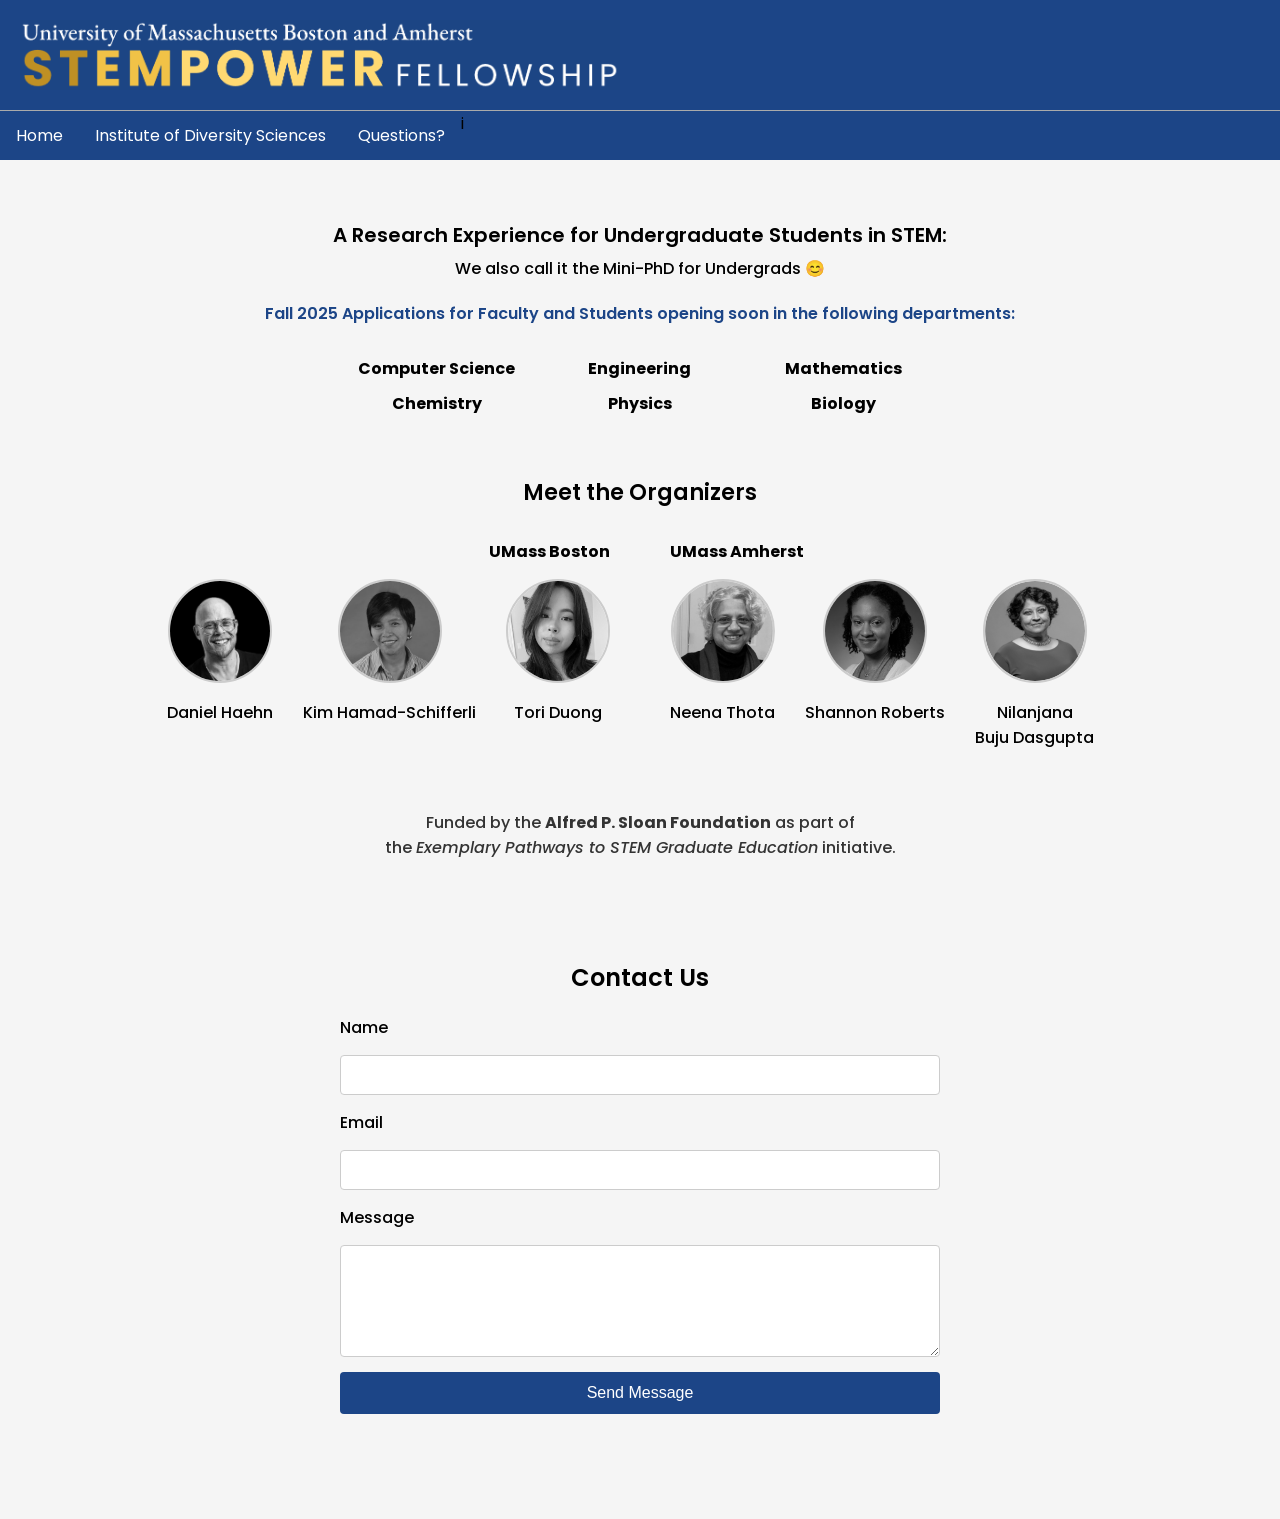
==== index.html @ 51938d8b "added faculty pdf and fix one html formatting" ====
<!DOCTYPE html>
<html lang="en">
<head>
  <meta charset="UTF-8">
  <meta name="viewport" content="width=device-width, initial-scale=1">
  <title>STEMPOWER Fellowship</title>
  <!-- Import Poppins from Google Fonts -->
  <link href="https://fonts.googleapis.com/css2?family=Poppins:wght@400;700&display=swap" rel="stylesheet">
  <style>
    body {
      margin: 0;
      font-family: 'Poppins', sans-serif; /* default font */
      background: #f5f5f5;
    }
    .banner {
      background-color: #1c4587;
    }
    .banner img {
      width: 90%;
      max-height: 200px;
      height: auto;
      display: block;
      object-fit: contain;
      padding: 20px;
      max-width: 600px;
    }

    /* Separator line */
    .separator {
      height: 1px;
      background-color: #aaaaaa;
      width: 100%;
    }

    /* Navigation bar */
    .navbar {
      background-color: #1c4587;
      overflow: hidden;
      font-family: 'Poppins', sans-serif;
    }
    .navbar a {
      float: left;
      display: block;
      color: white;
      text-align: center;
      padding: 12px 16px;
      text-decoration: none;
    }
    .navbar a:hover {
      background-color: #333;
    }
    .navbar .icon {
      display: none;
    }

    /* Responsive navbar */
    @media screen and (max-width: 600px) {
      .navbar a { display: none; }
      .navbar a.icon {
        float: right;
        display: block;
      }
    }
    @media screen and (max-width: 600px) {
      .navbar.responsive { position: relative; }
      .navbar.responsive a.icon {
        position: absolute;
        right: 0;
        top: 0;
      }
      .navbar.responsive a {
        float: none;
        display: block;
        text-align: left;
      }
    }

    .content {
      padding: 20px;
      font-family: 'Poppins', sans-serif;
    }

    .organizers img {
      filter: grayscale(100%);
    }
  </style>
</head>
<body>

  <!-- Banner -->
  <div class="banner">
    <img src="gfx/logo.png" alt="STEMPOWER Banner">
  </div>

  <!-- Separator line -->
  <div class="separator"></div>

  <!-- Navigation -->
  <div class="navbar" id="navbar">
    <a href="#">Home</a>
    <a href="https://www.umass.edu/diversitysciences/" target="_blank">Institute of Diversity Sciences</a>
    <!-- <a href="#">Programs</a> -->
    <a href="#contact">Questions?</a>
    <a href="javascript:void(0);" class="icon" onclick="toggleMenu()">&#9776;</a>i
  </div>

  <!-- Main Content -->
  <div class="content">
    <!-- <h1>Welcome to STEMPOWER.net</h1> -->
    <!-- <p>This is a placeholder content area under the banner and menu. Add your content here.</p> -->

    <div class="program-info" style="text-align: center; margin-top: 40px;">
      <h2 style="font-weight: 600; font-size: 20px;">
        A Research Experience for Undergraduate Students in STEM:
      </h2>
      <p style="margin-top: -10px; font-weight: 500;">
        We also call it the Mini-PhD for Undergrads 😊
      </p>

      <!-- New announcement line -->
      <p style="margin-top: 20px; font-weight: 600; font-size: 16px; color: #1c4587;">
        Fall 2025 Applications for Faculty and Students opening soon in the following departments:
      </p>

      <div style="display: grid; grid-template-columns: repeat(auto-fit, minmax(180px, 1fr)); gap: 10px; max-width: 600px; margin: 30px auto 0;">
        <div><strong>Computer Science</strong></div>
        <div><strong>Engineering</strong></div>
        <div><strong>Mathematics</strong></div>
        <div><strong>Chemistry</strong></div>
        <div><strong>Physics</strong></div>
        <div><strong>Biology</strong></div>
      </div>
    </div>

    <div class="organizers" style="text-align: center; margin: 60px auto 40px; max-width: 1100px; padding: 0 10px;">
      <h2 style="font-weight: 600; font-size: 22px; margin-bottom: 30px;">
        Meet the Organizers
      </h2>

      <div style="display: flex; flex-wrap: wrap; justify-content: right; gap: 60px;">

        <!-- UMass Boston -->
        <div style="flex: 1 1 300px;">
          <div style="font-weight: 700; text-align: right; margin-bottom: 15px;">UMass Boston</div>
          <div style="display: flex; gap: 30px; justify-content: right;">
            <div style="text-align: center;">
              <img src="gfx/haehn.jpg" alt="Daniel Haehn" style="width: 100px; height: 100px; object-fit: cover; border-radius: 50%; border: 2px solid #ccc; filter: grayscale(100%);">
              <div style="margin-top: 10px; font-weight: 500;">Daniel Haehn</div>
            </div>
            <div style="text-align: center;">
              <img src="gfx/hamad.jpg" alt="Kim Hamad-Schifferli" style="width: 100px; height: 100px; object-fit: cover; border-radius: 50%; border: 2px solid #ccc; filter: grayscale(100%);">
              <div style="margin-top: 10px; font-weight: 500;">Kim Hamad-Schifferli</div>
            </div>
            <div style="text-align: center;">
              <img src="gfx/duong.png" alt="Tori Duong" style="width: 100px; height: 100px; object-fit: cover; border-radius: 50%; border: 2px solid #ccc; filter: grayscale(100%);">
              <div style="margin-top: 10px; font-weight: 500;">Tori Duong</div>
            </div>
          </div>
        </div>

        <!-- UMass Amherst -->
        <div style="flex: 1 1 300px;">
          <div style="font-weight: 700; text-align: left; margin-bottom: 15px;">UMass Amherst</div>
          <div style="display: flex; gap: 30px; justify-content: left;">
            <div style="text-align: center;">
              <img src="gfx/thota.jpg" alt="Neena Thota" style="width: 100px; height: 100px; object-fit: cover; border-radius: 50%; border: 2px solid #ccc; filter: grayscale(100%);">
              <div style="margin-top: 10px; font-weight: 500;">Neena Thota</div>
            </div>
            <div style="text-align: center;">
              <img src="gfx/roberts.jpg" alt="Shannon Roberts" style="width: 100px; height: 100px; object-fit: cover; border-radius: 50%; border: 2px solid #ccc; filter: grayscale(100%);">
              <div style="margin-top: 10px; font-weight: 500;">Shannon Roberts</div>
            </div>
            <div style="text-align: center;">
              <img src="gfx/dasgupta.png" alt="Nilanjana Buju Dasgupta" style="width: 100px; height: 100px; object-fit: cover; border-radius: 50%; border: 2px solid #ccc; filter: grayscale(100%);">
              <div style="margin-top: 10px; font-weight: 500;">Nilanjana<br> Buju Dasgupta</div>
            </div>
          </div>
        </div>

      </div>
    </div>





    <div class="sponsor" style="text-align: center; margin: 60px auto 40px; max-width: 800px; padding: 0 20px;">
      <p style="font-size: 16px; font-weight: 500; color: #333;">
        Funded by the <strong>Alfred P. Sloan Foundation</strong> as part of<br> the 
        <em>Exemplary Pathways to STEM Graduate Education</em> initiative.
      </p>
    </div>

    <div class="contact-form" style="max-width: 600px; margin: 60px auto; padding: 20px;">
      <h2 style="text-align: center; font-weight: 600;" id="contact">Contact Us</h2>
      <form action="mailto:help@stempower.net" method="POST" enctype="text/plain" style="display: flex; flex-direction: column; gap: 15px;">
        
        <label for="name" style="font-weight: 500;">Name</label>
        <input type="text" id="name" name="Name" required
               style="padding: 10px; font-size: 16px; border: 1px solid #ccc; border-radius: 4px;">
        
        <label for="email" style="font-weight: 500;">Email</label>
        <input type="email" id="email" name="Email" required
               style="padding: 10px; font-size: 16px; border: 1px solid #ccc; border-radius: 4px;">
        
        <label for="message" style="font-weight: 500;">Message</label>
        <textarea id="message" name="Message" rows="5" required
                  style="padding: 10px; font-size: 16px; border: 1px solid #ccc; border-radius: 4px;"></textarea>
        
        <button type="submit" style="background-color: #1c4587; color: white; padding: 12px; font-size: 16px; border: none; border-radius: 4px; cursor: pointer;">
          Send Message
        </button>
      </form>
    </div>


  </div>

  <script>
    function toggleMenu() {
      var x = document.getElementById("navbar");
      if (x.className === "navbar") {
        x.className += " responsive";
      } else {
        x.className = "navbar";
      }
    }
  </script>

</body>
</html>
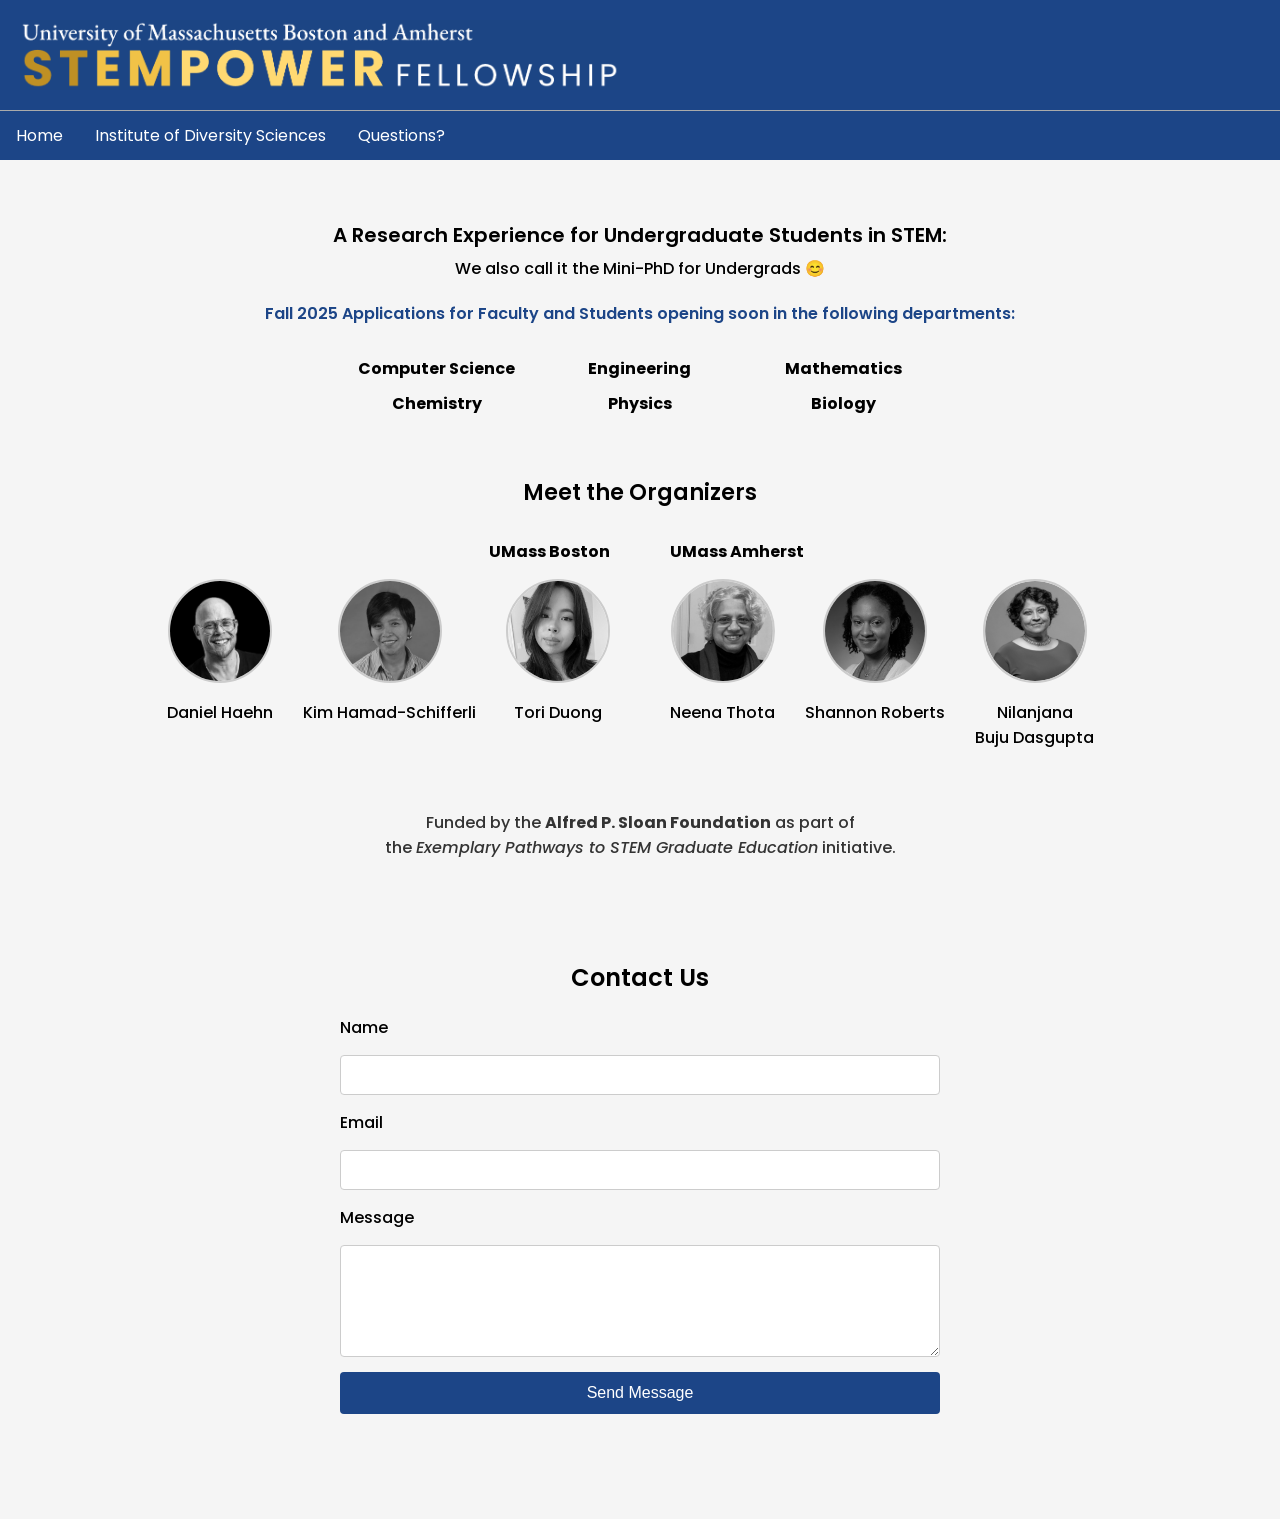
==== commit deb51891: "removed i" ====
--- a/index.html
+++ b/index.html
@@ -101,7 +101,7 @@
     <a href="https://www.umass.edu/diversitysciences/" target="_blank">Institute of Diversity Sciences</a>
     <!-- <a href="#">Programs</a> -->
     <a href="#contact">Questions?</a>
-    <a href="javascript:void(0);" class="icon" onclick="toggleMenu()">&#9776;</a>i
+    <a href="javascript:void(0);" class="icon" onclick="toggleMenu()">&#9776;</a>
   </div>
 
   <!-- Main Content -->
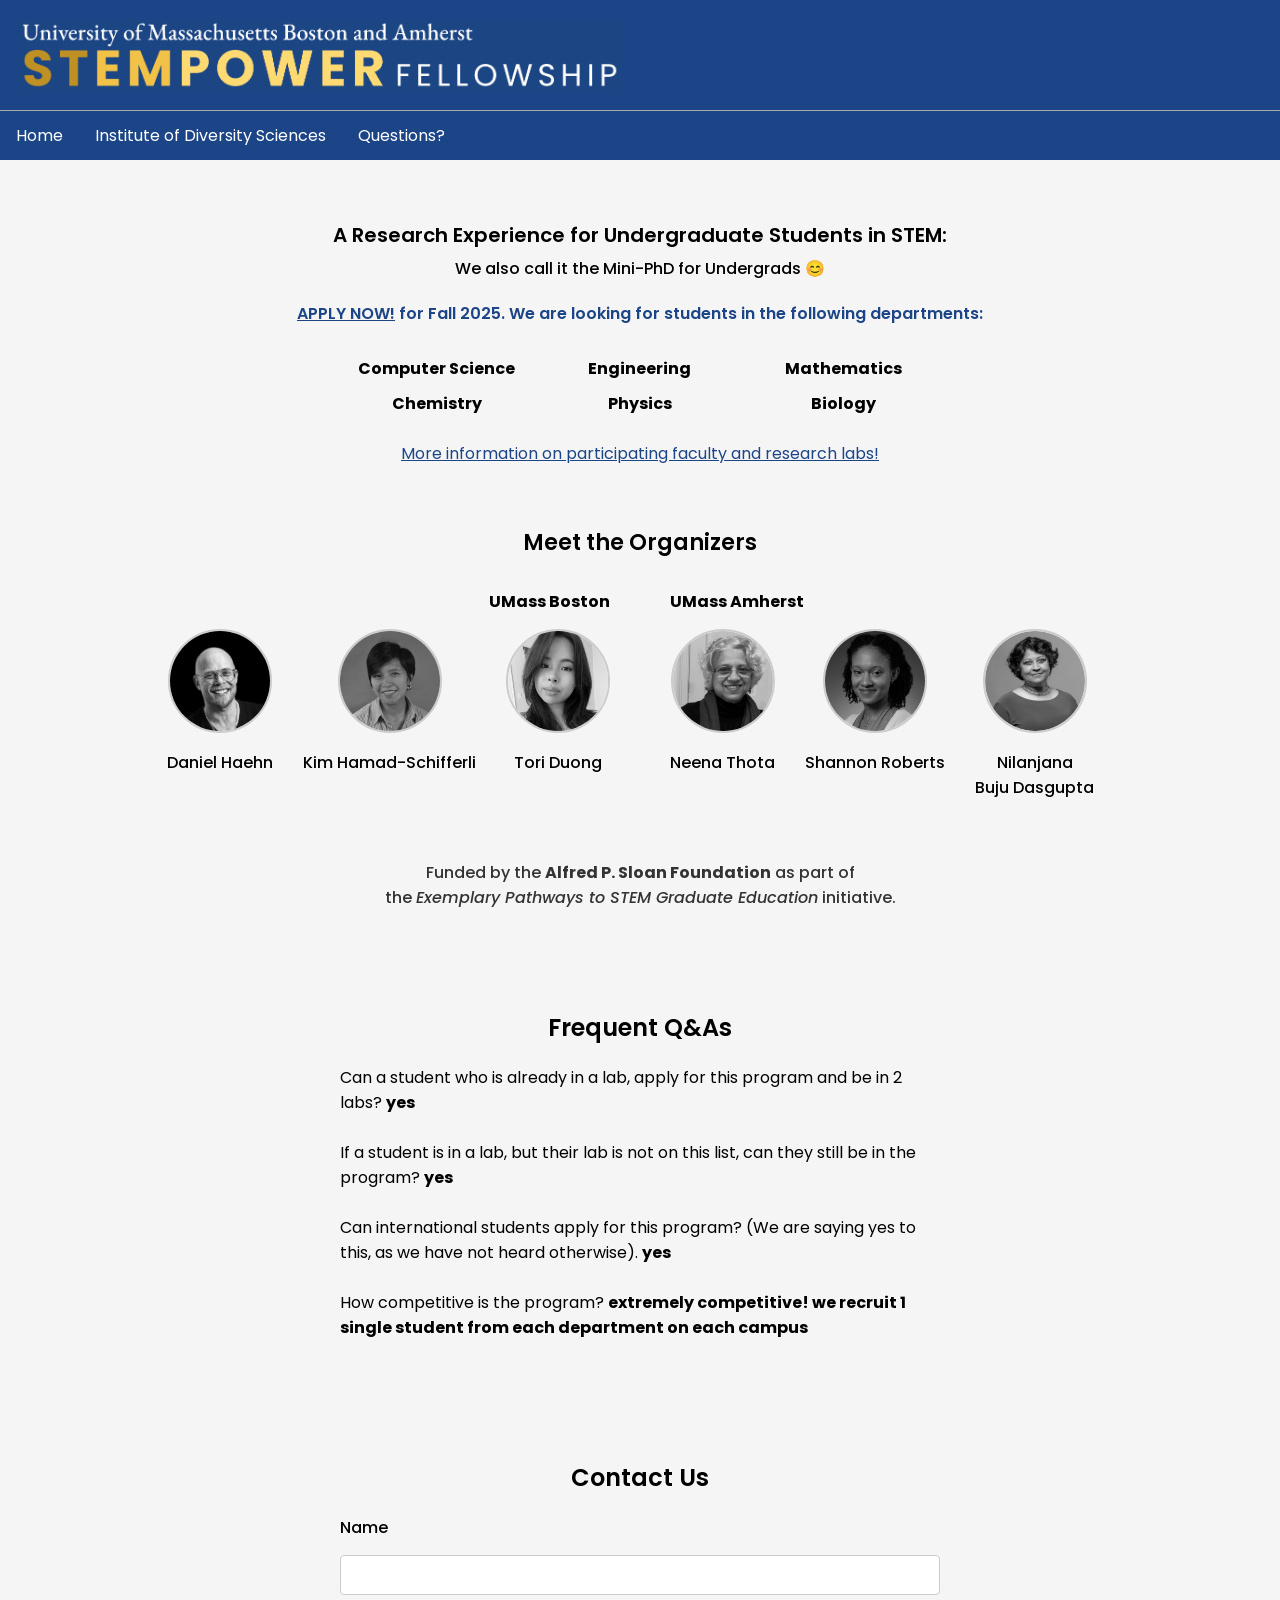
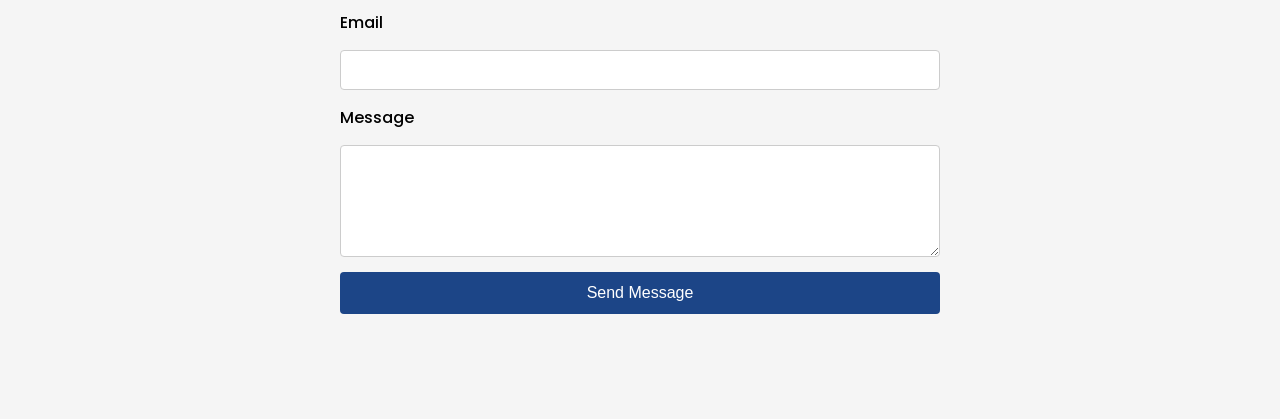
==== commit 66143efc: "Updates." ====
--- a/index.html
+++ b/index.html
@@ -12,6 +12,11 @@
       font-family: 'Poppins', sans-serif; /* default font */
       background: #f5f5f5;
     }
+
+    a {
+      color: #1c4587;
+    }
+
     .banner {
       background-color: #1c4587;
     }
@@ -100,7 +105,7 @@
     <a href="#">Home</a>
     <a href="https://www.umass.edu/diversitysciences/" target="_blank">Institute of Diversity Sciences</a>
     <!-- <a href="#">Programs</a> -->
-    <a href="#contact">Questions?</a>
+    <a href="#q_and_a">Questions?</a>
     <a href="javascript:void(0);" class="icon" onclick="toggleMenu()">&#9776;</a>
   </div>
 
@@ -119,7 +124,7 @@
 
       <!-- New announcement line -->
       <p style="margin-top: 20px; font-weight: 600; font-size: 16px; color: #1c4587;">
-        Fall 2025 Applications for Faculty and Students opening soon in the following departments:
+        <a href='https://STEMPOWER.net/apply/' target=_blank>APPLY NOW!</a> for Fall 2025. We are looking for students in the following departments:
       </p>
 
       <div style="display: grid; grid-template-columns: repeat(auto-fit, minmax(180px, 1fr)); gap: 10px; max-width: 600px; margin: 30px auto 0;">
@@ -129,7 +134,8 @@
         <div><strong>Chemistry</strong></div>
         <div><strong>Physics</strong></div>
         <div><strong>Biology</strong></div>
-      </div>
+      </div><br>
+      <a href='https://STEMPOWER.net/flyer.pdf' target='_blank'>More information on participating faculty and research labs!</a>
     </div>
 
     <div class="organizers" style="text-align: center; margin: 60px auto 40px; max-width: 1100px; padding: 0 10px;">
@@ -189,6 +195,16 @@
         Funded by the <strong>Alfred P. Sloan Foundation</strong> as part of<br> the 
         <em>Exemplary Pathways to STEM Graduate Education</em> initiative.
       </p>
+    </div>
+
+    <div class="q_and_a" style="max-width: 600px; margin: 60px auto; padding: 20px;">
+      <h2 style="text-align: center; font-weight: 600;" id="q_and_a">Frequent Q&As</h2>
+
+Can a student who is already in a lab, apply for this program and be in 2 labs? <strong>yes</strong><br><br>
+If a student is in a lab, but their lab is not on this list, can they still be in the program? <strong>yes</strong><br><br>
+Can international students apply for this program? (We are saying yes to this, as we have not heard otherwise). <strong>yes</strong><br><br>
+How competitive is the program? <strong>extremely competitive! we recruit 1 single student from each department on each campus</strong>
+
     </div>
 
     <div class="contact-form" style="max-width: 600px; margin: 60px auto; padding: 20px;">
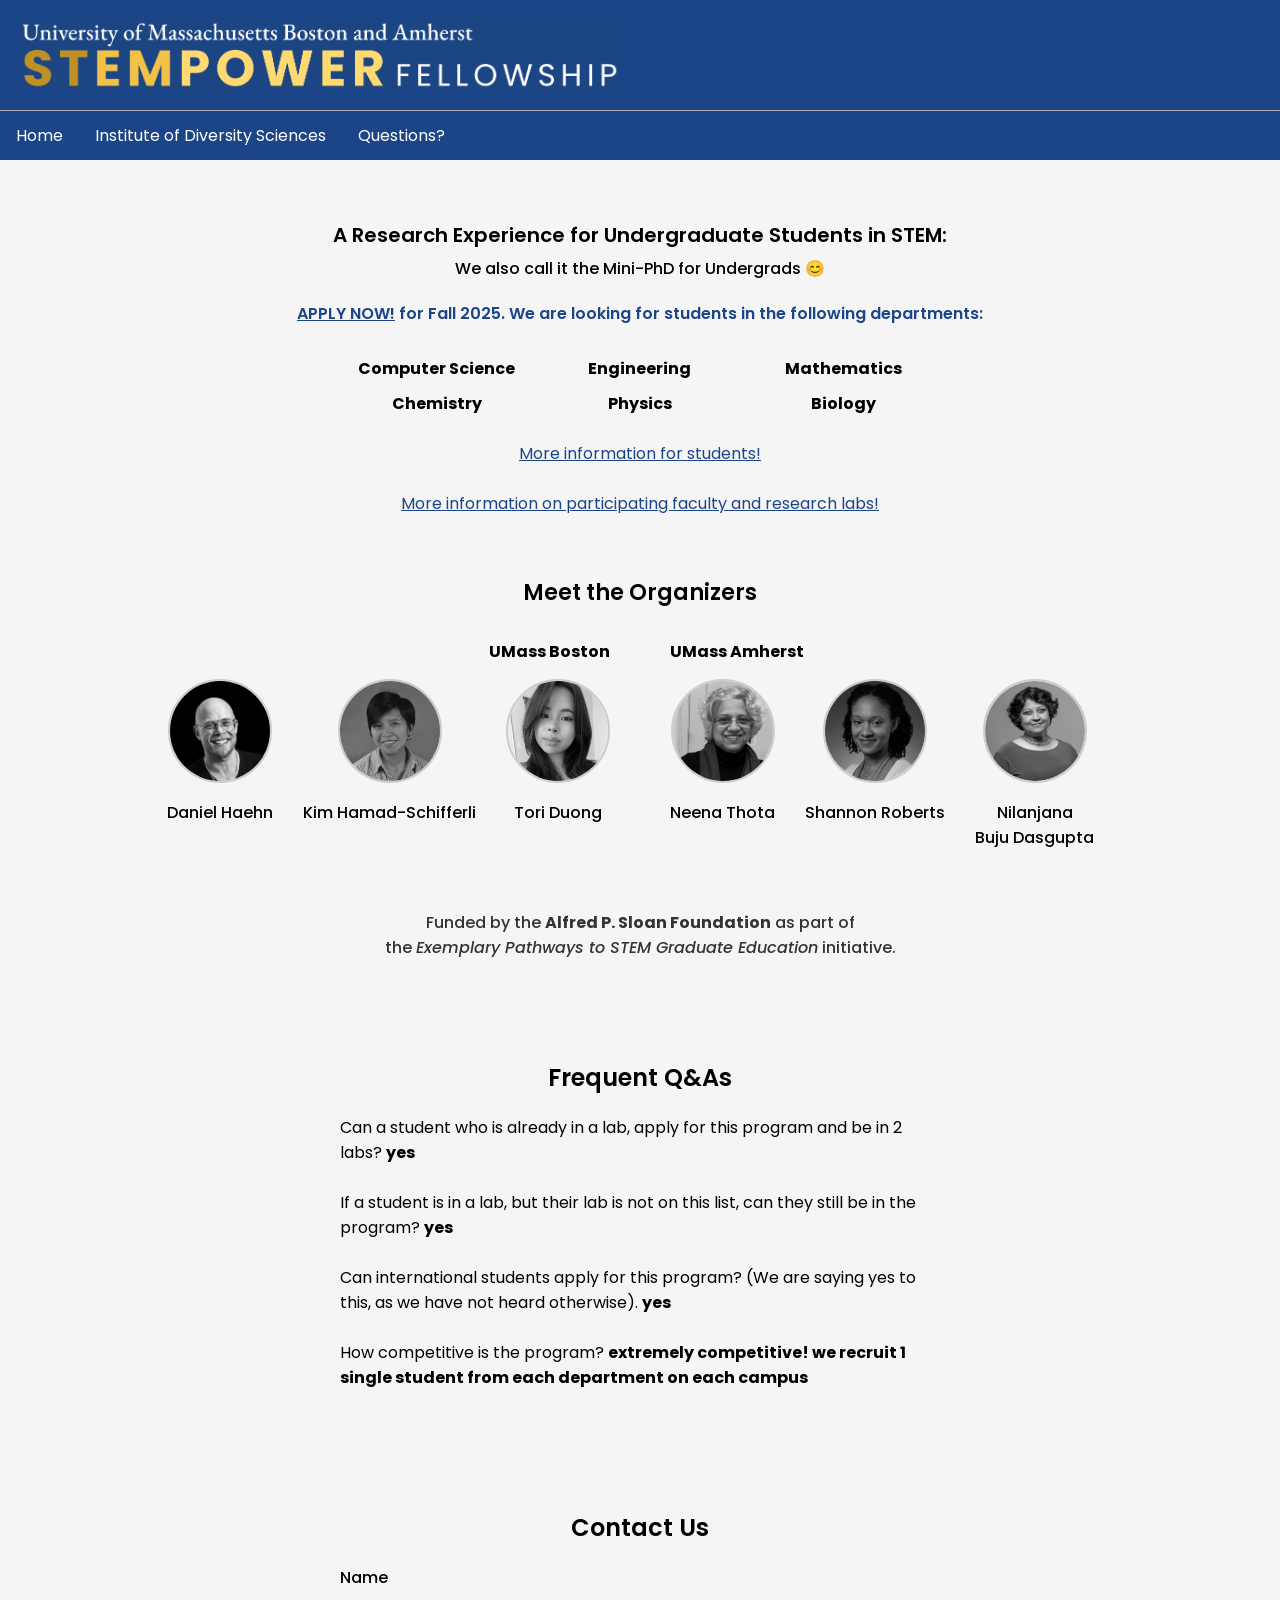
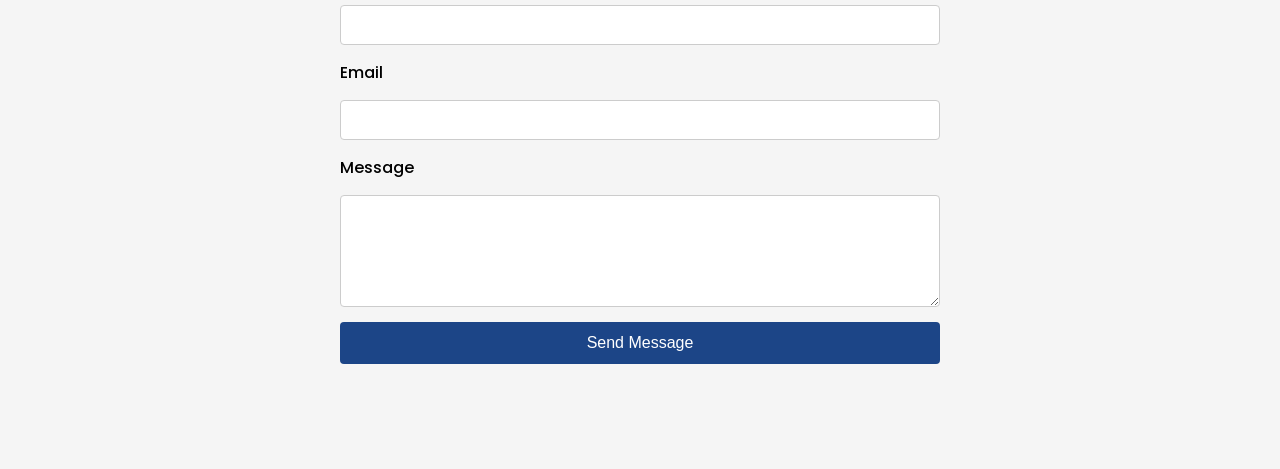
==== commit 458938d2: "Update." ====
--- a/index.html
+++ b/index.html
@@ -135,7 +135,8 @@
         <div><strong>Physics</strong></div>
         <div><strong>Biology</strong></div>
       </div><br>
-      <a href='https://STEMPOWER.net/flyer.pdf' target='_blank'>More information on participating faculty and research labs!</a>
+      <a href='https://STEMPOWER.net/student_flyer.pdf' target='_blank'>More information for students!</a><br><br>
+      <a href='https://STEMPOWER.net/faculty.pdf' target='_blank'>More information on participating faculty and research labs!</a>
     </div>
 
     <div class="organizers" style="text-align: center; margin: 60px auto 40px; max-width: 1100px; padding: 0 10px;">
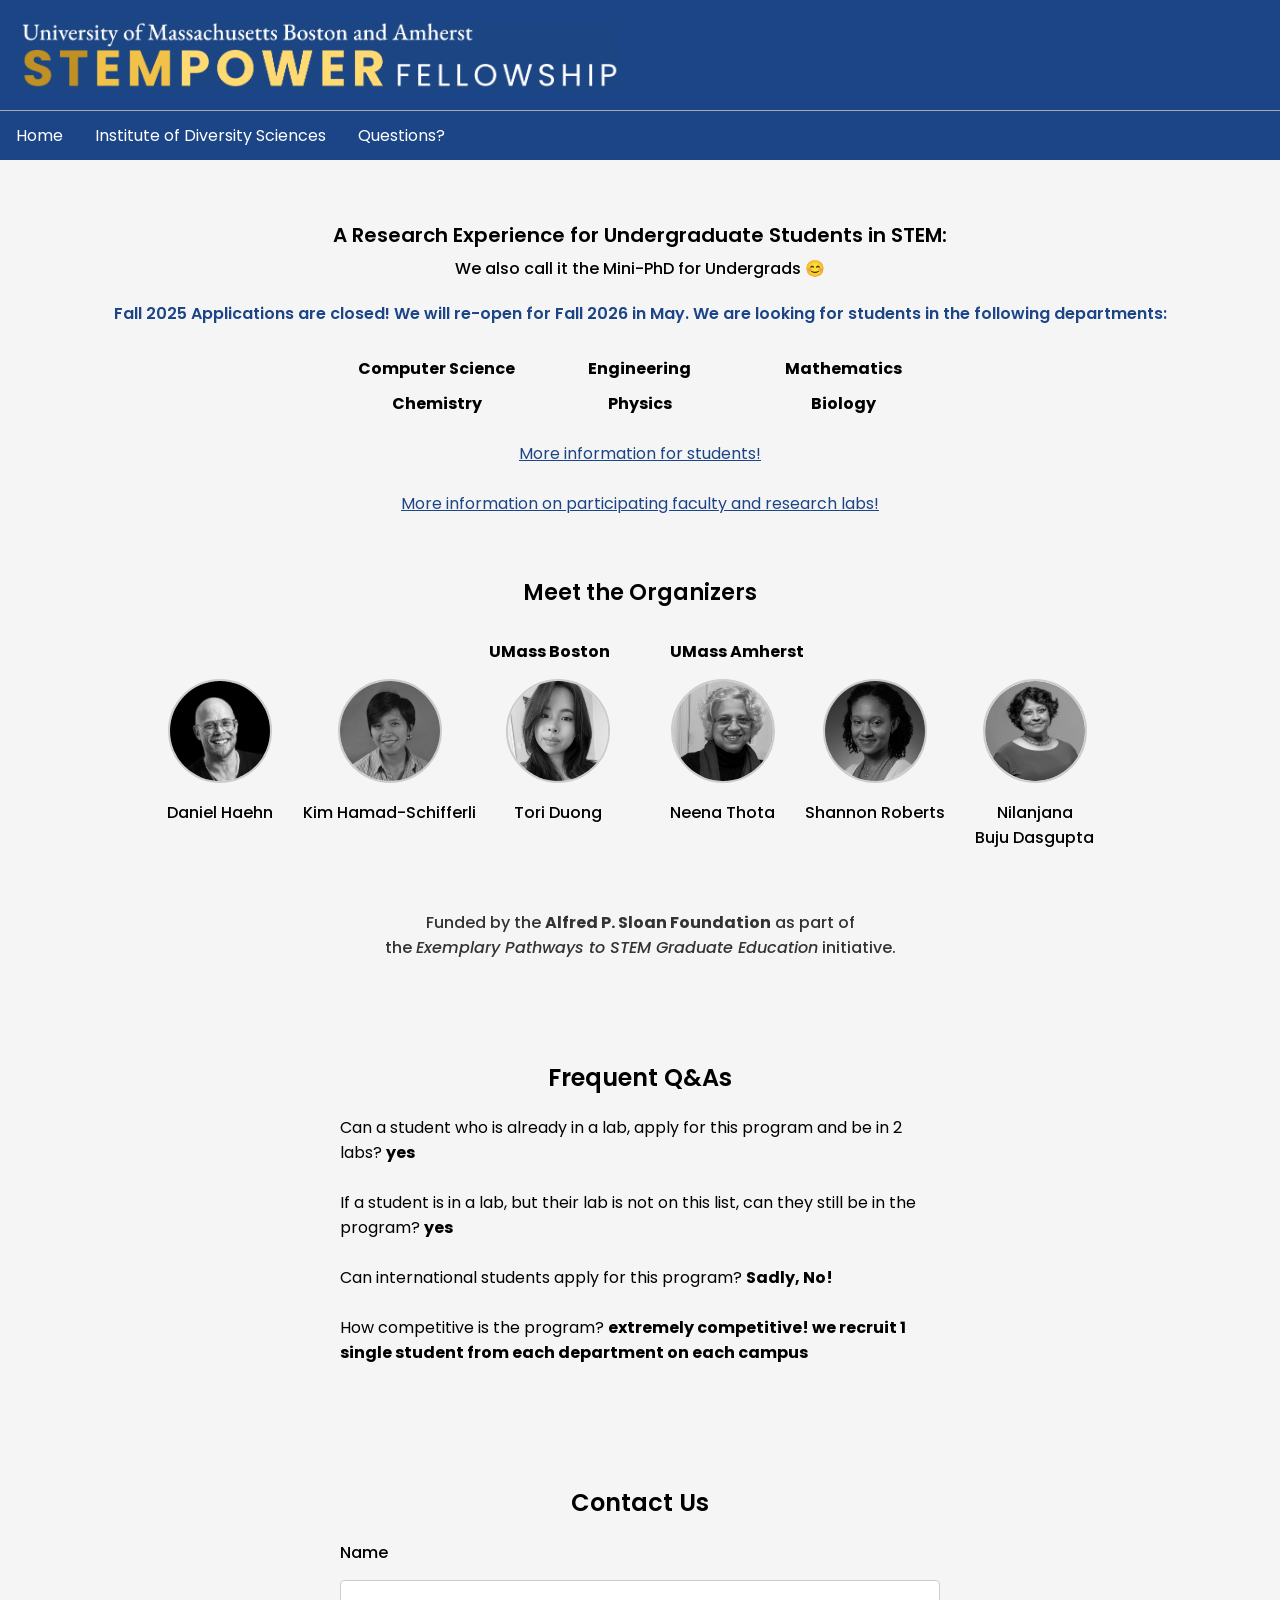
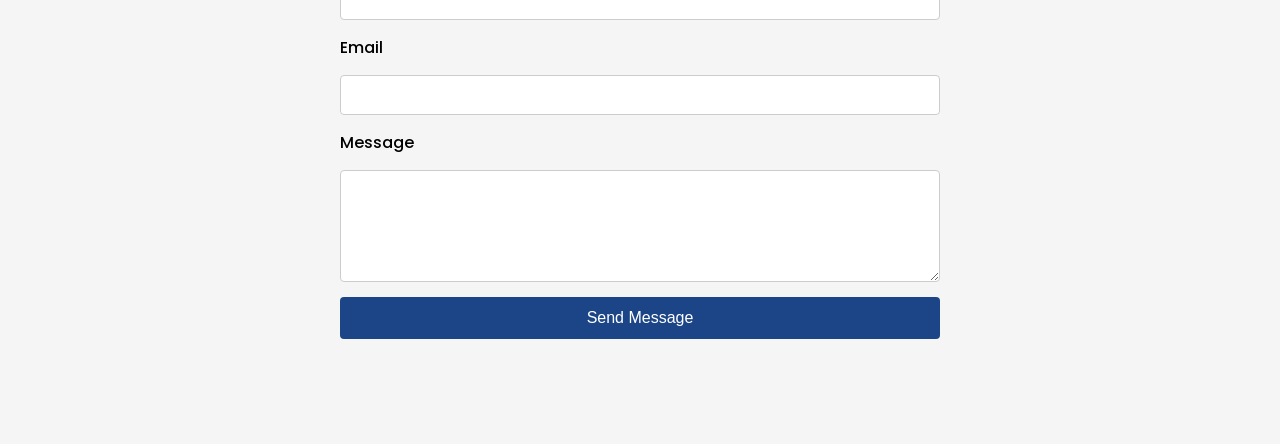
==== commit e11607c3: "Update." ====
--- a/index.html
+++ b/index.html
@@ -124,7 +124,8 @@
 
       <!-- New announcement line -->
       <p style="margin-top: 20px; font-weight: 600; font-size: 16px; color: #1c4587;">
-        <a href='https://STEMPOWER.net/apply/' target=_blank>APPLY NOW!</a> for Fall 2025. We are looking for students in the following departments:
+        <!-- <a href='https://STEMPOWER.net/apply/' target=_blank>APPLY NOW!</a> for Fall 2025.  -->
+        Fall 2025 Applications are closed! We will re-open for Fall 2026 in May. We are looking for students in the following departments:
       </p>
 
       <div style="display: grid; grid-template-columns: repeat(auto-fit, minmax(180px, 1fr)); gap: 10px; max-width: 600px; margin: 30px auto 0;">
@@ -203,7 +204,7 @@
 
 Can a student who is already in a lab, apply for this program and be in 2 labs? <strong>yes</strong><br><br>
 If a student is in a lab, but their lab is not on this list, can they still be in the program? <strong>yes</strong><br><br>
-Can international students apply for this program? (We are saying yes to this, as we have not heard otherwise). <strong>yes</strong><br><br>
+Can international students apply for this program? <strong>Sadly, No!</strong><br><br>
 How competitive is the program? <strong>extremely competitive! we recruit 1 single student from each department on each campus</strong>
 
     </div>
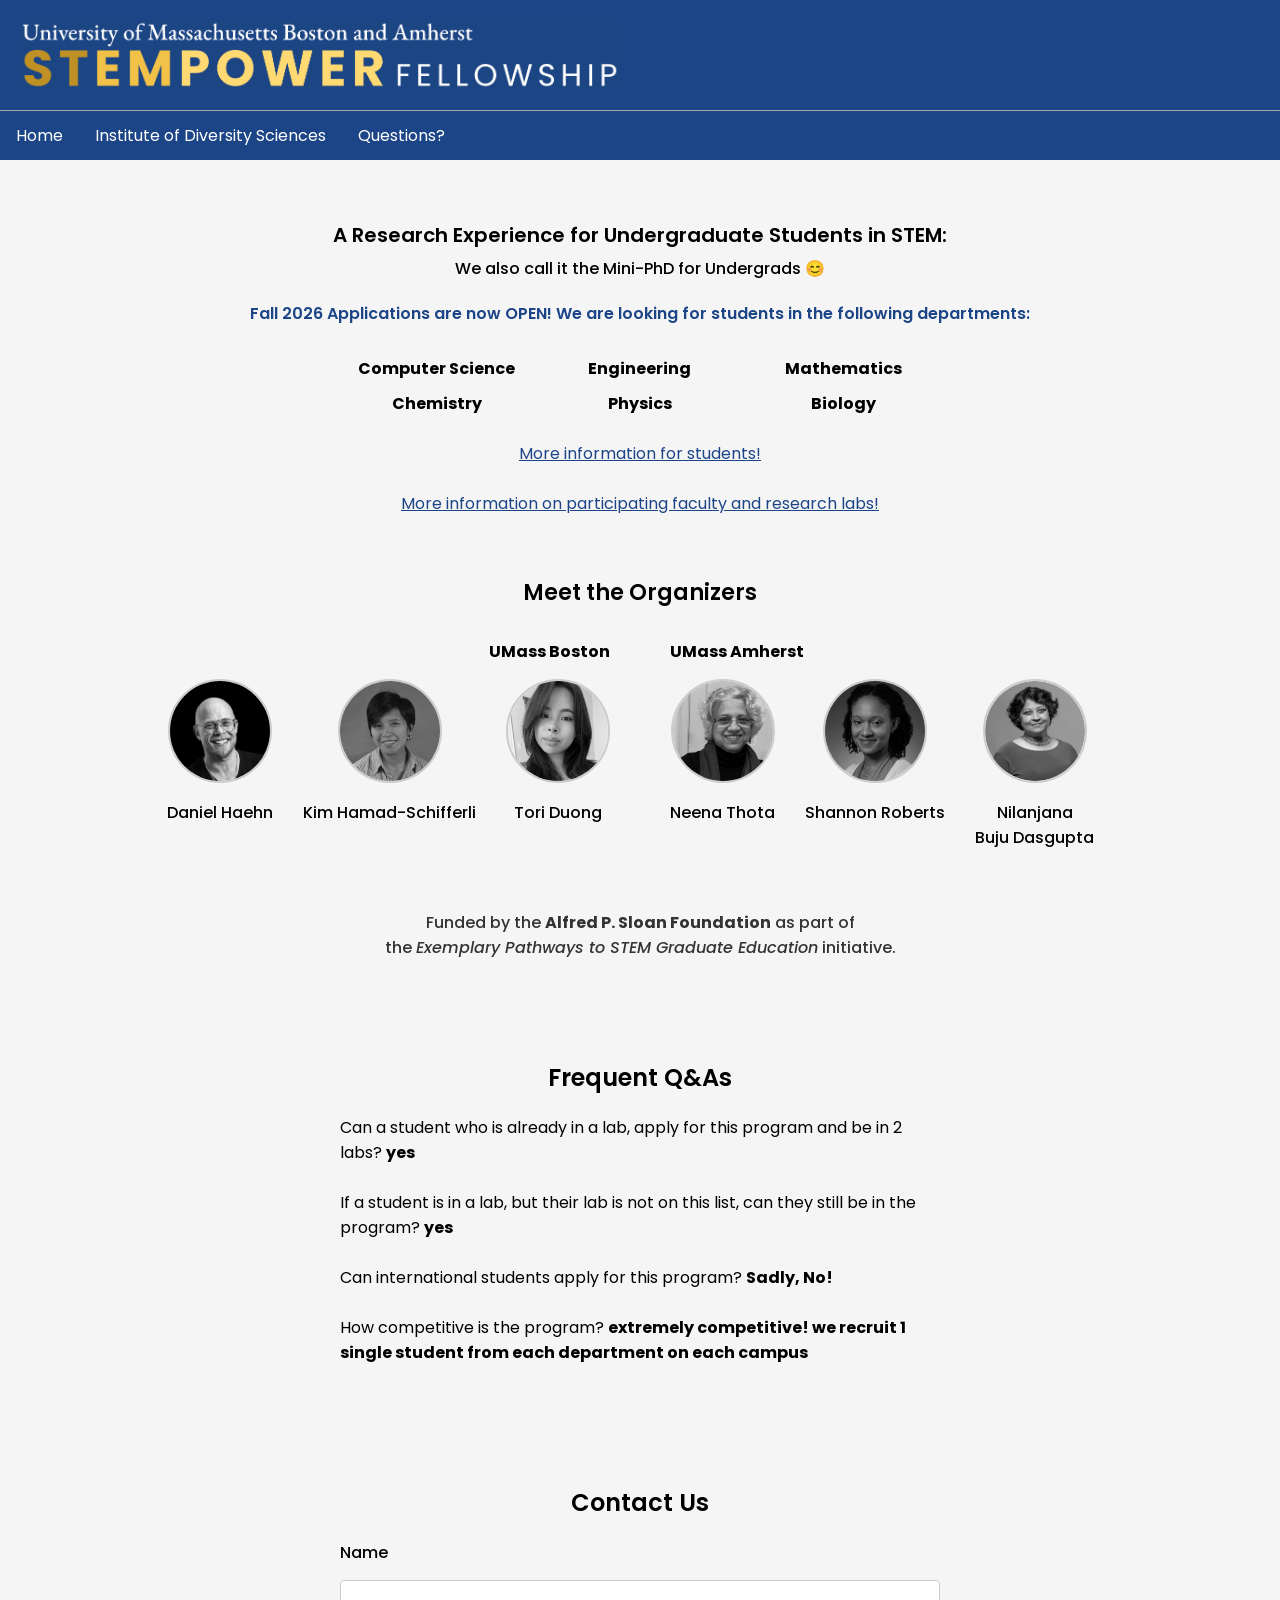
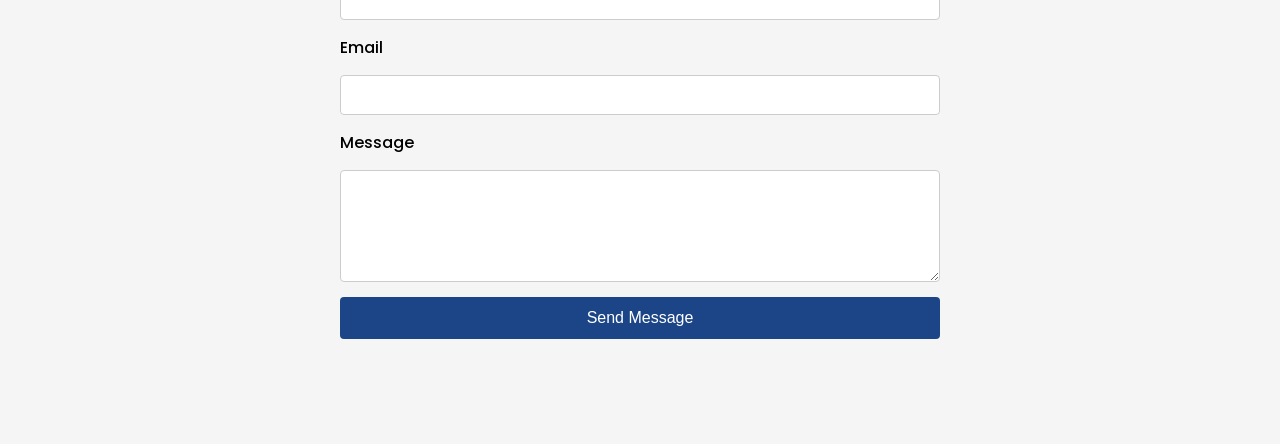
==== commit b71afe12: "Announce Fall 2026 applications are open Update announcement copy in index.html: replaced the previo" ====
--- a/index.html
+++ b/index.html
@@ -125,7 +125,7 @@
       <!-- New announcement line -->
       <p style="margin-top: 20px; font-weight: 600; font-size: 16px; color: #1c4587;">
         <!-- <a href='https://STEMPOWER.net/apply/' target=_blank>APPLY NOW!</a> for Fall 2025.  -->
-        Fall 2025 Applications are closed! We will re-open for Fall 2026 in May. We are looking for students in the following departments:
+        Fall 2026 Applications are now OPEN! We are looking for students in the following departments:
       </p>
 
       <div style="display: grid; grid-template-columns: repeat(auto-fit, minmax(180px, 1fr)); gap: 10px; max-width: 600px; margin: 30px auto 0;">
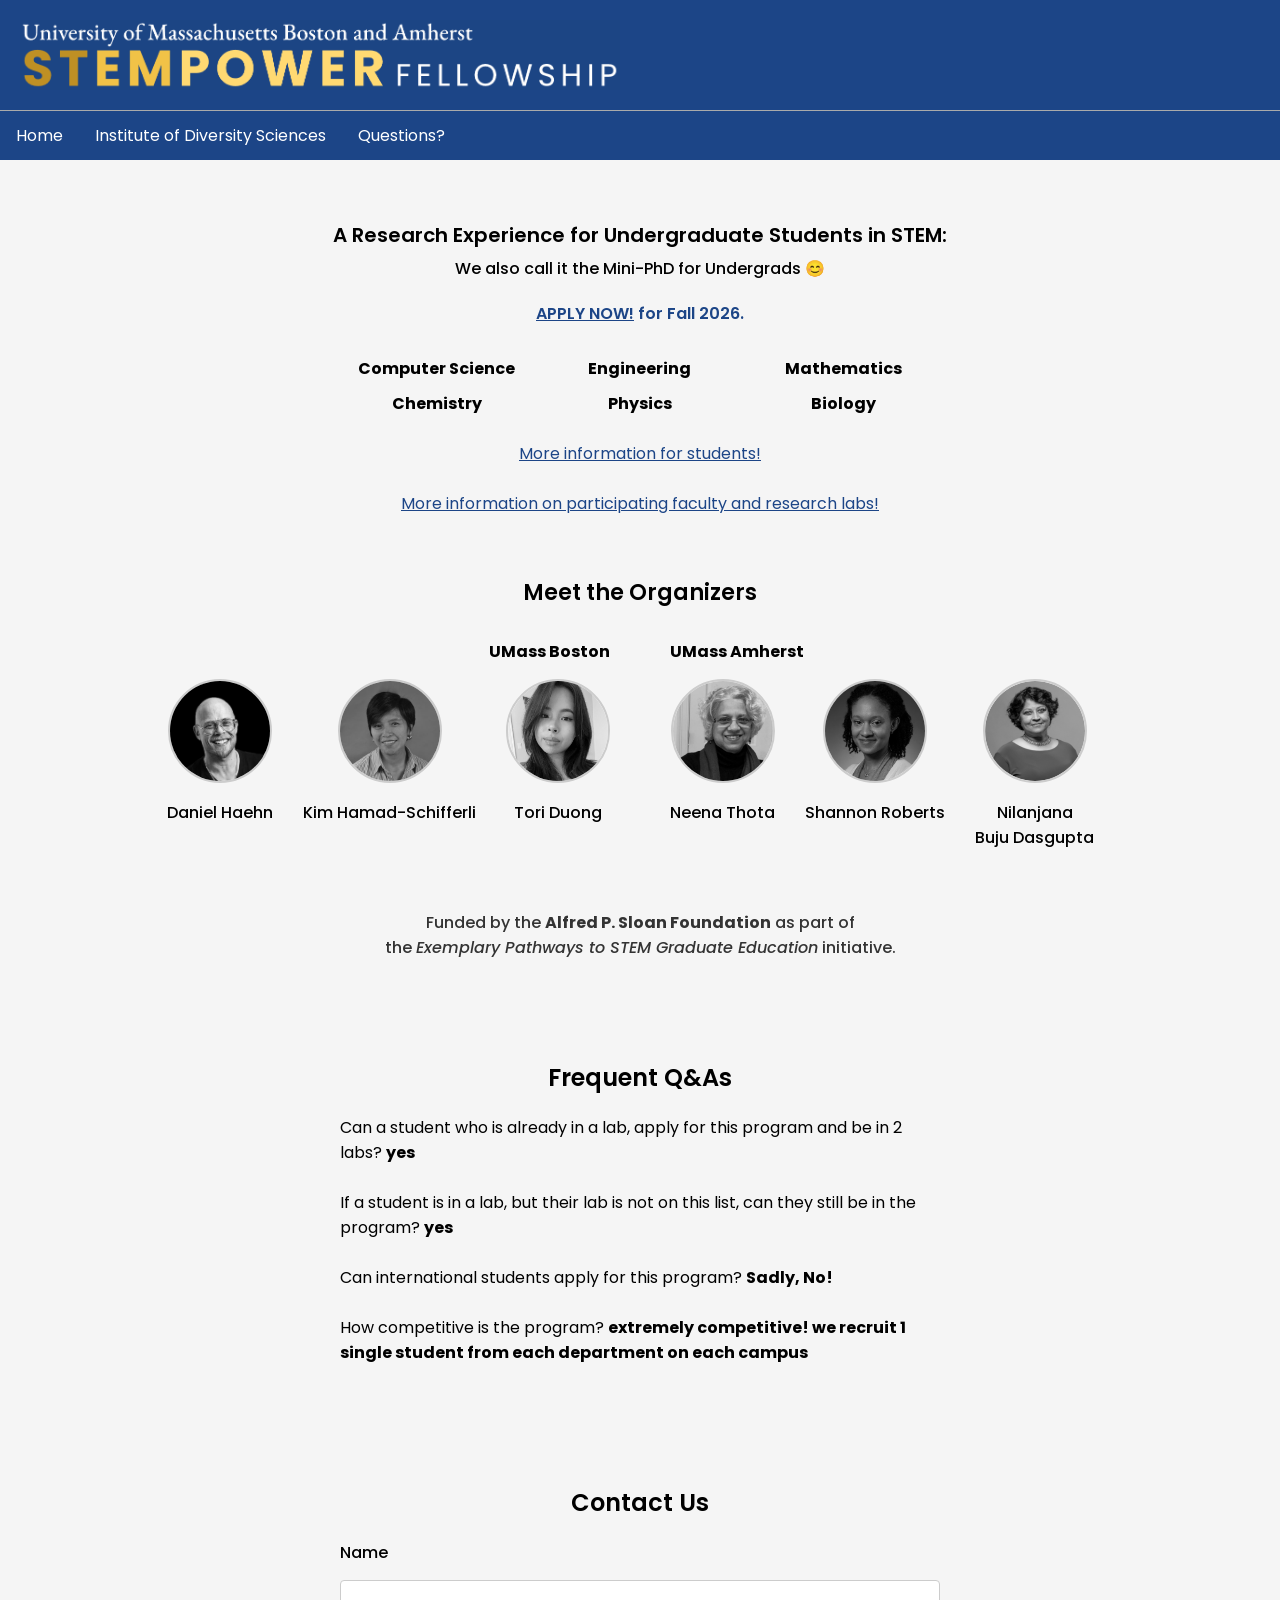
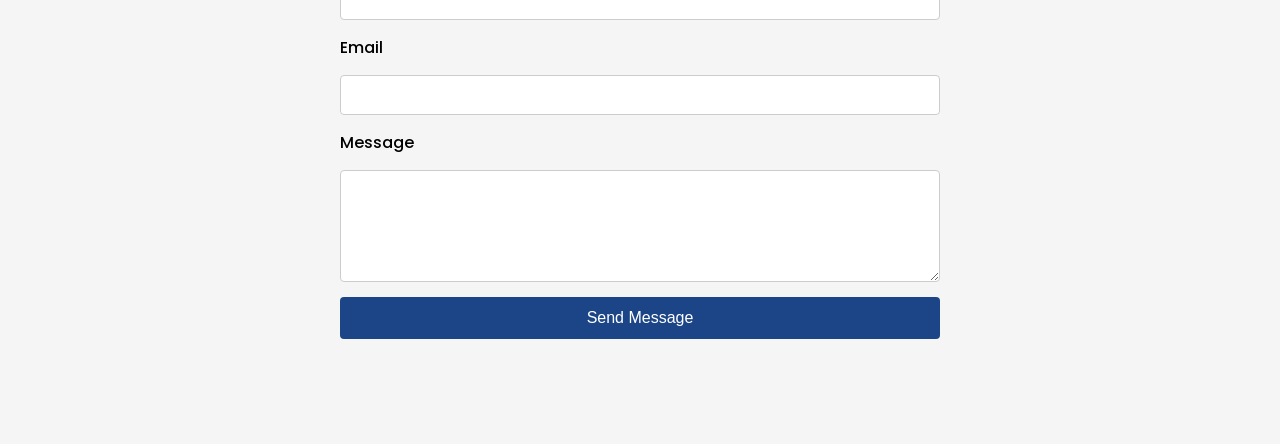
==== commit fc1ce28a: "Update index.html" ====
--- a/index.html
+++ b/index.html
@@ -124,8 +124,8 @@
 
       <!-- New announcement line -->
       <p style="margin-top: 20px; font-weight: 600; font-size: 16px; color: #1c4587;">
-        <!-- <a href='https://STEMPOWER.net/apply/' target=_blank>APPLY NOW!</a> for Fall 2025.  -->
-        Fall 2026 Applications are now OPEN! We are looking for students in the following departments:
+        <a href='https://STEMPOWER.net/apply/' target=_blank>APPLY NOW!</a> for Fall 2026. 
+        <!-- Fall 2026 Applications are closed! We will re-open for Fall 2027 in May. We are looking for students in the following departments: -->
       </p>
 
       <div style="display: grid; grid-template-columns: repeat(auto-fit, minmax(180px, 1fr)); gap: 10px; max-width: 600px; margin: 30px auto 0;">
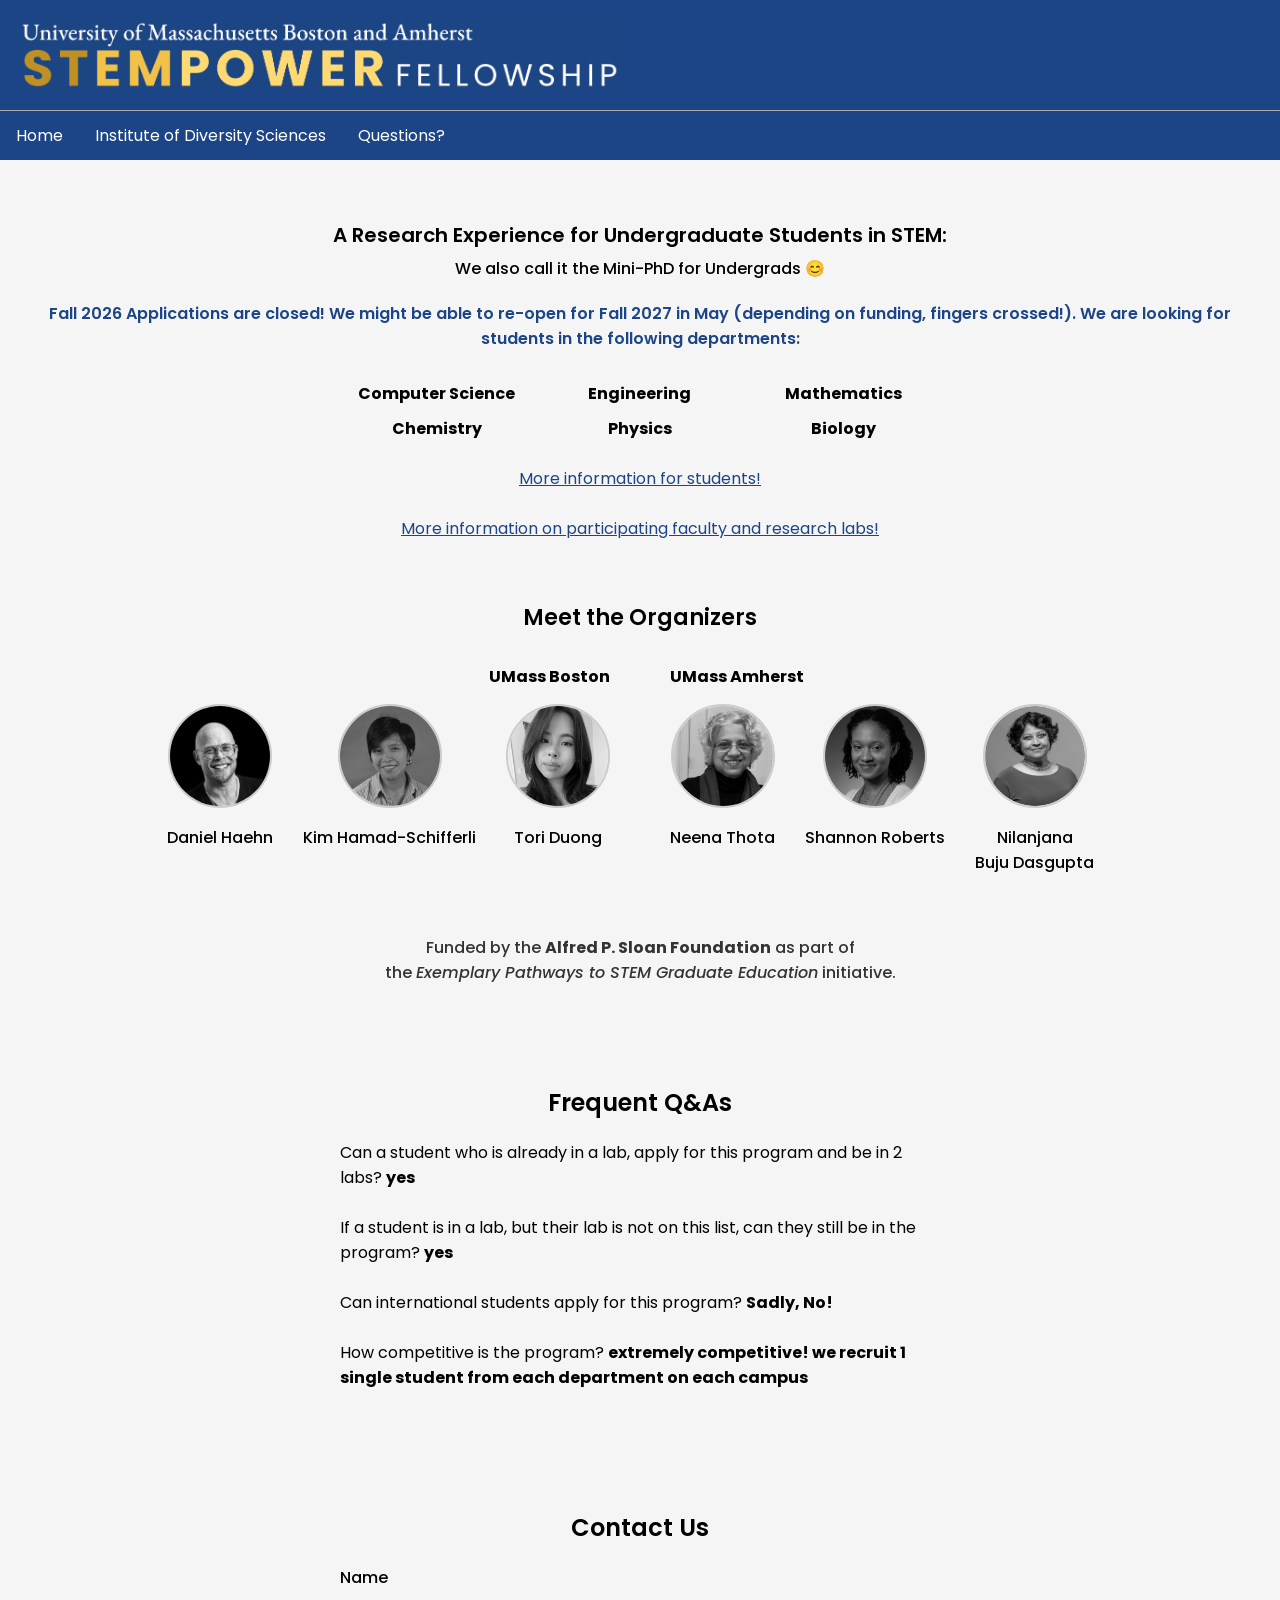
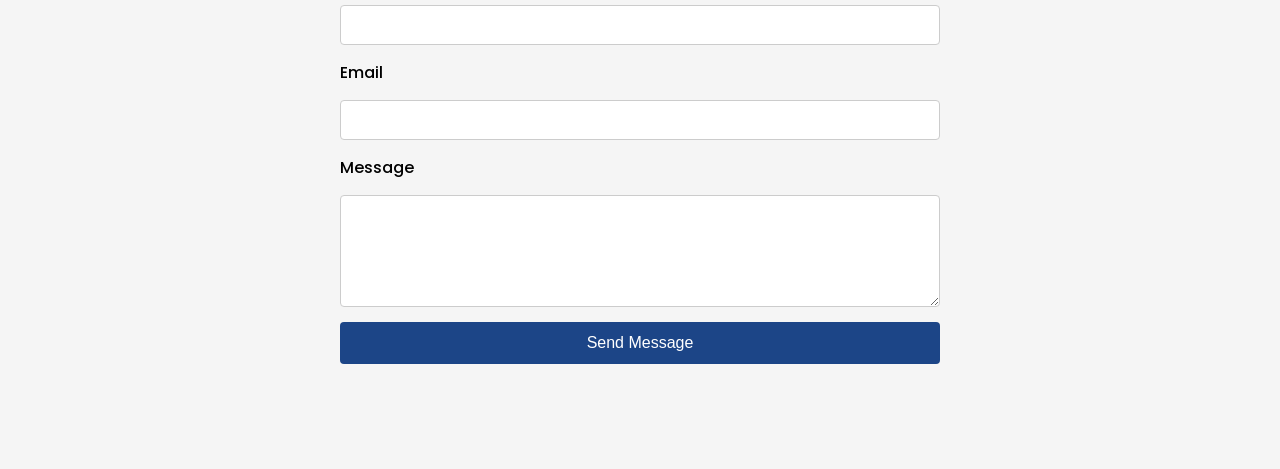
==== commit 536fbb1a: "Upd." ====
--- a/index.html
+++ b/index.html
@@ -124,8 +124,8 @@
 
       <!-- New announcement line -->
       <p style="margin-top: 20px; font-weight: 600; font-size: 16px; color: #1c4587;">
-        <a href='https://STEMPOWER.net/apply/' target=_blank>APPLY NOW!</a> for Fall 2026. 
-        <!-- Fall 2026 Applications are closed! We will re-open for Fall 2027 in May. We are looking for students in the following departments: -->
+        <!-- <a href='https://STEMPOWER.net/apply/' target=_blank>APPLY NOW!</a> for Fall 2026.  -->
+        Fall 2026 Applications are closed! We might be able to re-open for Fall 2027 in May (depending on funding, fingers crossed!). We are looking for students in the following departments:
       </p>
 
       <div style="display: grid; grid-template-columns: repeat(auto-fit, minmax(180px, 1fr)); gap: 10px; max-width: 600px; margin: 30px auto 0;">
